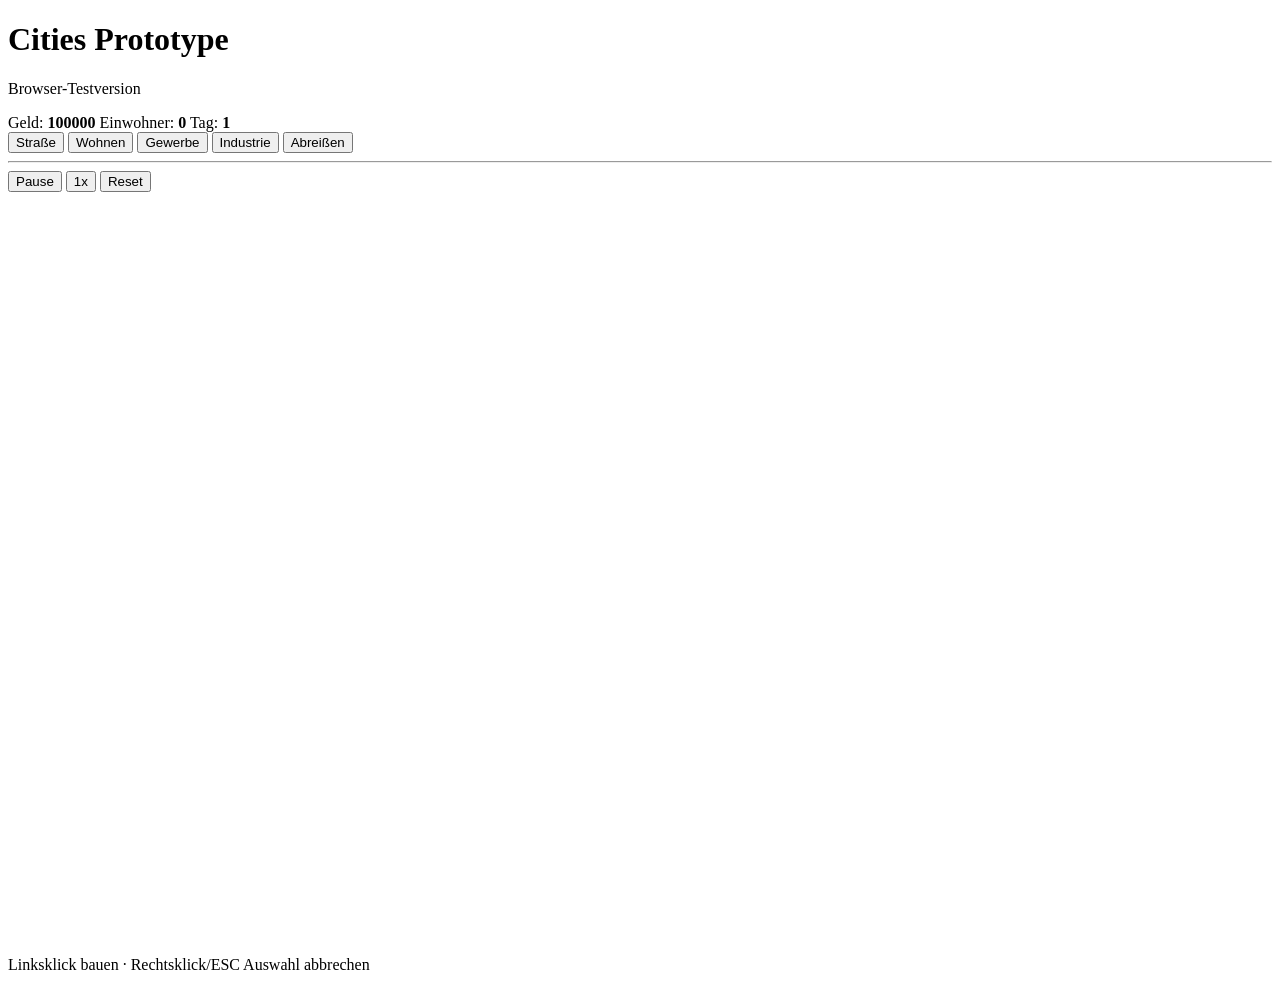
==== index.html @ 01a68180 "Add initial browser prototype shell" ====
<!DOCTYPE html>
<html lang="de">
<head>
  <meta charset="UTF-8" />
  <meta name="viewport" content="width=device-width, initial-scale=1.0" />
  <title>Cities Prototype</title>
  <link rel="stylesheet" href="style.css" />
</head>
<body>
  <div id="app">
    <header>
      <div>
        <h1>Cities Prototype</h1>
        <p>Browser-Testversion</p>
      </div>
      <div class="stats">
        <span>Geld: <strong id="money">100000</strong></span>
        <span>Einwohner: <strong id="population">0</strong></span>
        <span>Tag: <strong id="day">1</strong></span>
      </div>
    </header>

    <main>
      <aside class="toolbar">
        <button data-tool="road" class="active">Straße</button>
        <button data-tool="residential">Wohnen</button>
        <button data-tool="commercial">Gewerbe</button>
        <button data-tool="industrial">Industrie</button>
        <button data-tool="bulldoze">Abreißen</button>
        <hr />
        <button id="pauseBtn">Pause</button>
        <button id="speedBtn">1x</button>
        <button id="resetBtn">Reset</button>
      </aside>

      <section class="game-wrap">
        <canvas id="game" width="1200" height="760"></canvas>
        <div class="hint">Linksklick bauen · Rechtsklick/ESC Auswahl abbrechen</div>
      </section>
    </main>
  </div>

  <script src="game.js"></script>
</body>
</html>
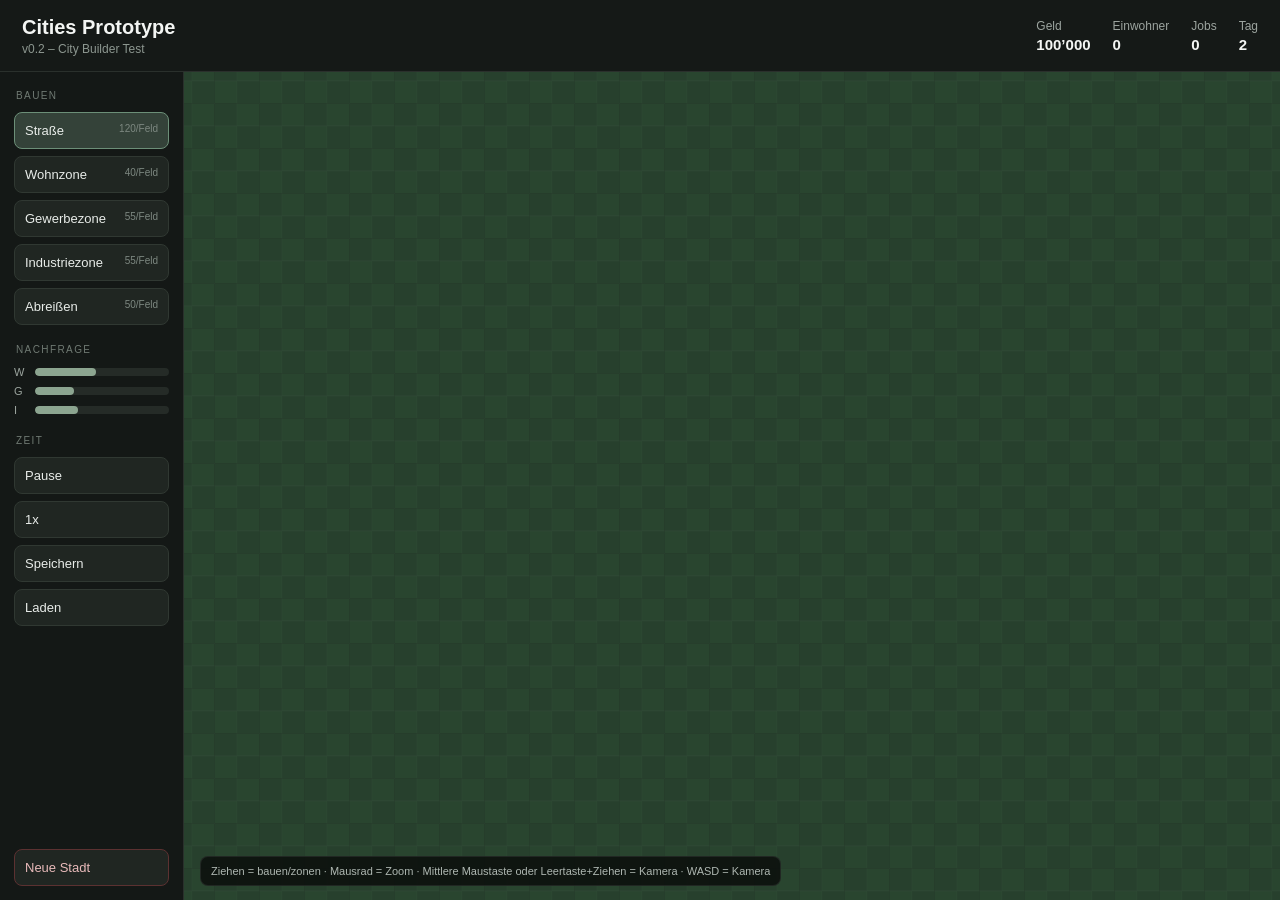
==== commit 213f7602: "Add files via upload" ====
--- a/index.html
+++ b/index.html
@@ -3,7 +3,7 @@
 <head>
   <meta charset="UTF-8" />
   <meta name="viewport" content="width=device-width, initial-scale=1.0" />
-  <title>Cities Prototype</title>
+  <title>Cities Prototype v0.2</title>
   <link rel="stylesheet" href="style.css" />
 </head>
 <body>
@@ -11,35 +11,45 @@
     <header>
       <div>
         <h1>Cities Prototype</h1>
-        <p>Browser-Testversion</p>
+        <p>v0.2 – City Builder Test</p>
       </div>
       <div class="stats">
-        <span>Geld: <strong id="money">100000</strong></span>
-        <span>Einwohner: <strong id="population">0</strong></span>
-        <span>Tag: <strong id="day">1</strong></span>
+        <span>Geld <strong id="money">100'000</strong></span>
+        <span>Einwohner <strong id="population">0</strong></span>
+        <span>Jobs <strong id="jobs">0</strong></span>
+        <span>Tag <strong id="day">1</strong></span>
       </div>
     </header>
 
     <main>
       <aside class="toolbar">
-        <button data-tool="road" class="active">Straße</button>
-        <button data-tool="residential">Wohnen</button>
-        <button data-tool="commercial">Gewerbe</button>
-        <button data-tool="industrial">Industrie</button>
-        <button data-tool="bulldoze">Abreißen</button>
-        <hr />
+        <div class="label">BAUEN</div>
+        <button data-tool="road" class="active">Straße <small>120/Feld</small></button>
+        <button data-tool="residential">Wohnzone <small>40/Feld</small></button>
+        <button data-tool="commercial">Gewerbezone <small>55/Feld</small></button>
+        <button data-tool="industrial">Industriezone <small>55/Feld</small></button>
+        <button data-tool="bulldoze">Abreißen <small>50/Feld</small></button>
+
+        <div class="label top-gap">NACHFRAGE</div>
+        <div class="demand-row"><span>W</span><div class="bar"><i id="demandR"></i></div></div>
+        <div class="demand-row"><span>G</span><div class="bar"><i id="demandC"></i></div></div>
+        <div class="demand-row"><span>I</span><div class="bar"><i id="demandI"></i></div></div>
+
+        <div class="label top-gap">ZEIT</div>
         <button id="pauseBtn">Pause</button>
         <button id="speedBtn">1x</button>
-        <button id="resetBtn">Reset</button>
+        <button id="saveBtn">Speichern</button>
+        <button id="loadBtn">Laden</button>
+        <button id="resetBtn" class="danger">Neue Stadt</button>
       </aside>
 
       <section class="game-wrap">
-        <canvas id="game" width="1200" height="760"></canvas>
-        <div class="hint">Linksklick bauen · Rechtsklick/ESC Auswahl abbrechen</div>
+        <canvas id="game"></canvas>
+        <div id="toast"></div>
+        <div class="hint">Ziehen = bauen/zonen · Mausrad = Zoom · Mittlere Maustaste oder Leertaste+Ziehen = Kamera · WASD = Kamera</div>
       </section>
     </main>
   </div>
-
   <script src="game.js"></script>
 </body>
 </html>
--- a/style.css
+++ b/style.css
@@ -0,0 +1 @@
+*{box-sizing:border-box}html,body{height:100%}body{margin:0;font-family:Inter,Arial,sans-serif;background:#0e1110;color:#f3f5f3;overflow:hidden}#app{height:100vh;display:flex;flex-direction:column}header{height:72px;display:flex;align-items:center;justify-content:space-between;padding:0 22px;background:#151917;border-bottom:1px solid #2a302c;z-index:3}h1{font-size:20px;margin:0 0 3px}header p{margin:0;color:#8d9790;font-size:12px}.stats{display:flex;gap:22px}.stats span{font-size:12px;color:#9ca49f}.stats strong{display:block;color:#f4f6f4;font-size:15px;margin-top:3px}main{display:flex;flex:1;min-height:0}.toolbar{width:184px;padding:14px;background:#141816;border-right:1px solid #2a302c;display:flex;flex-direction:column;gap:7px;z-index:2}.toolbar .label{font-size:10px;color:#707a73;letter-spacing:.14em;margin:4px 2px}.toolbar .top-gap{margin-top:12px}.toolbar button{border:1px solid #303832;background:#202622;color:#e8ece9;border-radius:8px;padding:10px 10px;text-align:left;cursor:pointer;font-size:13px;display:flex;justify-content:space-between;gap:6px}.toolbar button small{color:#7d8881;font-size:10px}.toolbar button:hover{background:#29312c}.toolbar button.active{background:#344239;border-color:#6c8f78}.toolbar button.danger{margin-top:auto;border-color:#5c3131;color:#e8baba}.demand-row{display:flex;align-items:center;gap:7px;font-size:11px}.demand-row span{width:14px;color:#9ca59f}.bar{height:8px;flex:1;background:#252b27;border-radius:999px;overflow:hidden}.bar i{display:block;height:100%;width:30%;background:#8ca590;border-radius:999px;transition:width .2s}.game-wrap{position:relative;flex:1;overflow:hidden;background:#0b0f0c}canvas{display:block;width:100%;height:100%;cursor:crosshair}.hint{position:absolute;left:16px;bottom:14px;background:rgba(12,15,13,.88);border:1px solid rgba(255,255,255,.08);padding:8px 10px;border-radius:8px;font-size:11px;color:#aeb7b1;pointer-events:none}#toast{position:absolute;top:16px;left:50%;transform:translateX(-50%);padding:9px 13px;background:rgba(18,23,20,.94);border:1px solid rgba(255,255,255,.1);border-radius:8px;font-size:12px;opacity:0;transition:opacity .2s;pointer-events:none}#toast.show{opacity:1}@media(max-width:850px){.toolbar{width:145px}.stats{gap:9px}.stats span:nth-child(3){display:none}}
